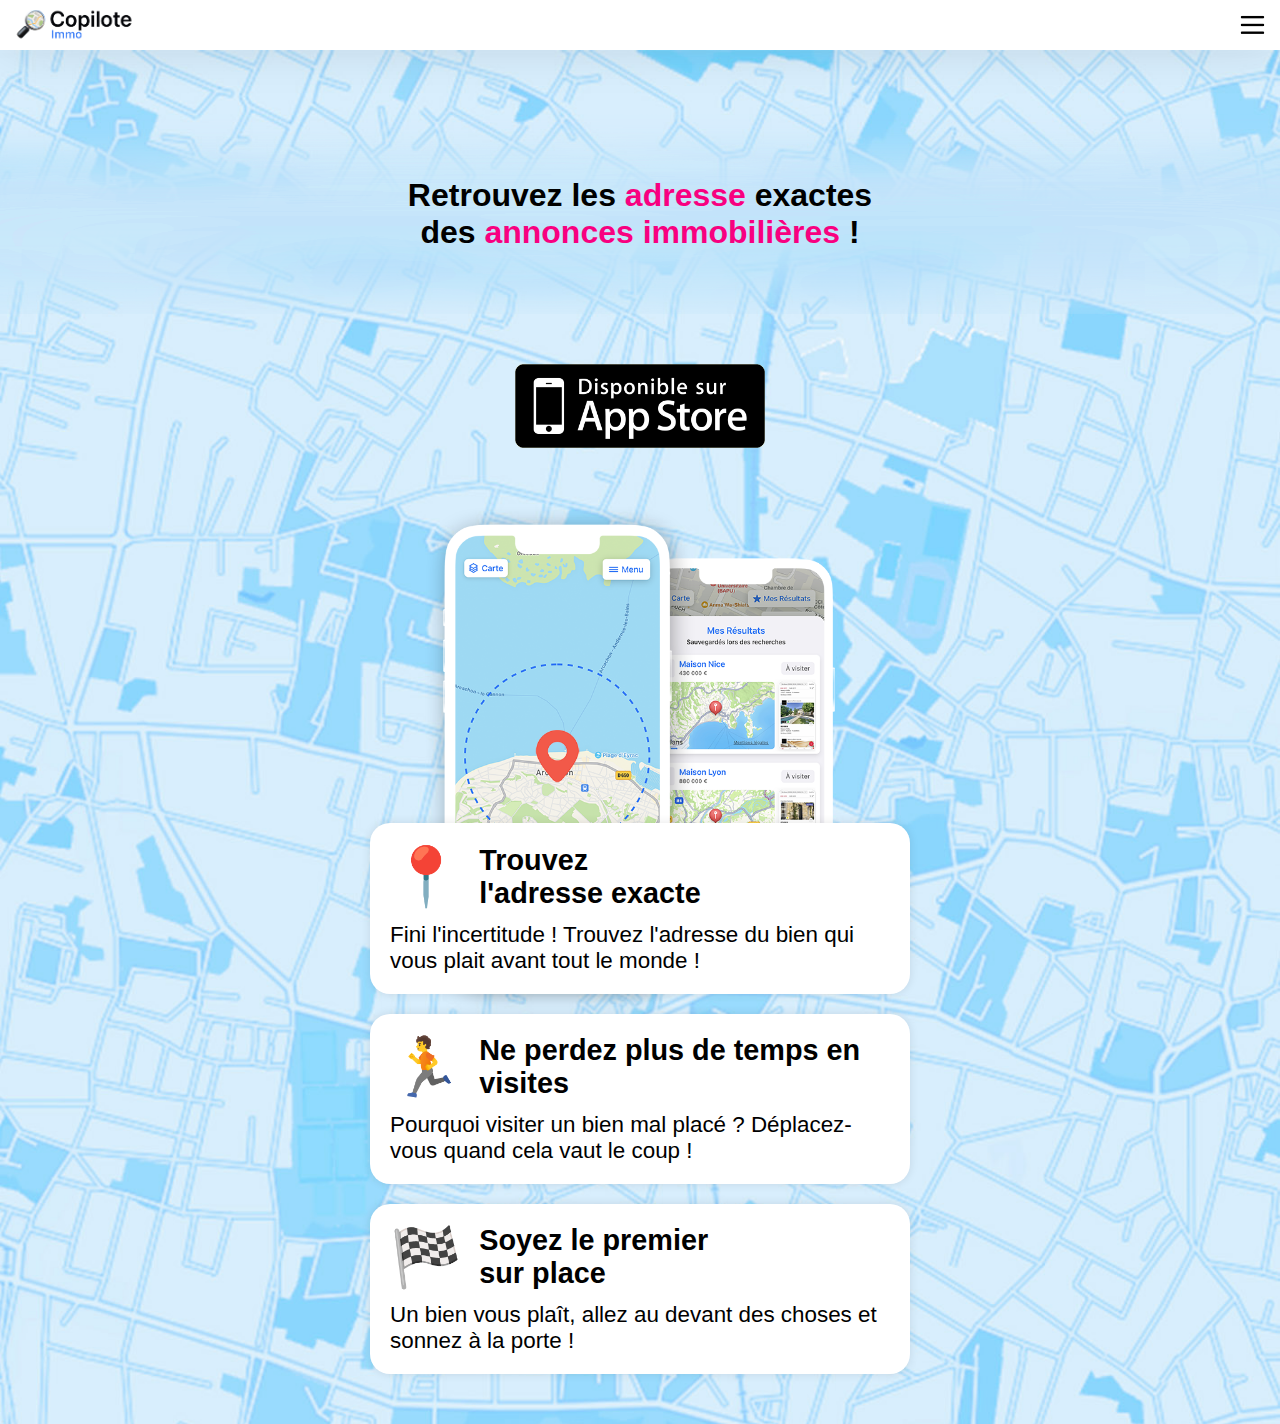
==== index.html @ 631361c0 "Update index.html" ====
<!DOCTYPE html>
<html lang="fr">
<head>
<meta charset="UTF-8">
<meta name="viewport" content="width=device-width, initial-scale=1.0">
<link rel="stylesheet" href="style.css">
<title>Copilote Immo App</title>
<meta name="apple-itunes-app" content="app-id=1663623499">

</head>
<body>
<div id="header">
  <button class="app-icon-btn"></button>
  <button class="menu-btn" id="menu-button"></button>
</div>
<div id="content">
      <div class="text-container">
        <div style="display: table-cell; vertical-align: middle;">

            <p>
              Retrouvez les <span class="highlight">adresse</span> exactes
            </br>
              des <span class="highlight">annonces immobilières</span> !
            </p>
          </div>

          </div>

          <a href="https://apps.apple.com/ca/app/copilote-immo/id1663623499?l=fr" class="app-store-link">
            <img src="assets/appStore.png" alt="App Store" class="app-store-img" />
          </a>

          <img src="assets/mainIllu.png" alt="Illustration principale" class="main-illustration" />


          <div class="rectangle-container">
            <div class="rectangle">
              <div class="top-text">
                <span class="emoji">📍</span>
                <span class="hello-text">Trouvez </br>l'adresse exacte</span>
              </div>
              <div class="bottom-text">
                Fini l'incertitude ! Trouvez l'adresse du bien qui vous plait avant tout le monde !
              </div>

            </div>

            <div class="rectangle">
              <div class="top-text">
                <span class="emoji">🏃</span>
                <span class="hello-text">Ne perdez plus de temps en visites</span>
              </div>
              <div class="bottom-text">
                Pourquoi visiter un bien mal placé ? Déplacez-vous quand cela vaut le coup !
              </div>

            </div>

            <div class="rectangle">
              <div class="top-text">
                <span class="emoji">🏁</span>
                <span class="hello-text">Soyez le premier</br>sur place</span>
              </div>
              <div class="bottom-text">
                Un bien vous plaît, allez au devant des choses
                et sonnez à la porte !
              </div>
             
            </div>
          </div>
          <div class="space">
          </div>

         
</div>

<script>
  const menuButton = document.getElementById('menu-button');

  menuButton.addEventListener('click', () => {
    alert('Téléchargez l\'app pour en savoir plus');
  });
</script>
</body>
</html>
---- style.css ----
body, html {
  margin: 0;
  padding: 0;
  height: 100%;
  font-family: 'Arial';
  background-color: #DBECFA	;
}
#header {
  position: fixed;
  top: 0;
  width: 100%;
  height: 50px;
  background-color: white;
  display: flex;
  justify-content: space-between;
  align-items: center;
  padding: 0 ;
  z-index: 100;
  box-shadow: 0px 0px 50px rgba(0, 0, 0, 0.1);

}
#header .menu-btn, #header .app-icon-btn {
  height: 60%;
}
#header .menu-btn {
  width: 35px; /* Ajustez la largeur selon vos besoins */
  margin-right: 10px;
  background-image: url('assets/menu.png');
  background-size: cover;
  background-position: center;
  border-color: transparent;
}
#header .app-icon-btn {
  width: 130px;
  margin-left: 10px;
  background-image: url('assets/appIcon.png');
  background-size: cover;
  background-position: center;
  border-color: transparent;

}
#content {

  margin-top: 50px;
  /* height: calc(100% - 80px); */
  background-image: url('assets/bg2.jpg');
  background-size: 100% auto; /* Ajuste la largeur à 100% et la hauteur sera ajustée automatiquement */
  background-repeat: repeat-y; 
  overflow-y: auto;
  justify-content: center;
  align-items: center;
  text-align: center;

}

@media (max-width: 768px) {
  #content {
    margin-top: 50px;

  }
}
.text-container {
  display: table;
  margin-top: 5vw;
  font-family: 'Arial';
  font-weight: bold;
  width: 100%;
  font-size: 2em;
  color: black;
  height: 200px;
  background-image: url('assets/bgBlurred.png');
  text-align: center;
  background-size: 100% 100%; /* Ajuste la largeur à 100% et la hauteur sera ajustée automatiquement */
}

@media (max-width: 768px) {
  .text-container {
    /* margin-top: 22vw; */
    font-size: 1.4em; /* Taille du texte pour les appareils mobiles */
    margin-bottom: -60px;
  }
}

.text-container .highlight {
  color: #f80080;

}


.main-illustration {
  width: 80%; /* Définit la largeur à 80% de la largeur du conteneur */
  max-width: 500px; /* Assure que l'image ne dépasse pas la largeur du conteneur */
  height: auto; /* Maintient les proportions de l'image */
}



.rectangle-container {
  display: flex;
  flex-direction: column;
  align-items: center;
  gap: 20px;
  width: 100%;
  margin-top: -200px;
  /* padding: 20px; */
}

@media (max-width: 768px) {
  .rectangle-container {
    margin-top: -140px;

  }
}

.rectangle {
  background-color: white;
  border-radius: 20px;
  box-shadow: 0px 0px 10px rgba(0, 0, 0, 0.1);
  width: 75%;
  max-width: 500px;
  padding: 20px;
  text-align: left;
}

.rectangle .top-text {
  display: flex;
  align-items: center; /* Aligne les éléments verticalement */
  font-family: 'Arial';
  font-weight: bold;
  font-size: 1.8em;
}

.rectangle .emoji {
  font-size: 2em;
  margin-right: 0.3em; /* Ajoute un peu d'espace entre l'émoji et le texte */
}


.rectangle .top-text .hello-text {
  font-weight: bold;
}

.rectangle .bottom-text {
  font-family: 'Arial';
  font-weight: 200;
  font-size: 1.4em;
  margin-top: 0.5em; /* Ajoute un peu d'espace entre les textes du haut et du bas */
}

@media (max-width: 768px) {
  .rectangle .top-text {
    font-size: 1.4em;
  }

  .rectangle .emoji {
    font-size: 1.4em;
  }

  .rectangle .bottom-text {
    font-size: 1em;
  }
}

.space {
  margin-top: 50px;
}

.app-store-link {
  display: block;
  width: 50%;
  max-width: 250px; /* Assure que l'image ne dépasse pas la largeur du conteneur */

  margin: 0 auto; /* Centre l'élément horizontalement */
  text-align: center; /* Centre l'image à l'intérieur de l'élément lien */
  margin-top: 50px;
  margin-bottom: 45px;
  animation: doubleClick 4s infinite; 
}

.app-store-img {
  width: 100%; /* Fait en sorte que l'image occupe toute la largeur de l'élément lien */
  height: auto; /* Maintient les proportions de l'image */
}

.arrow {
  position: relative;
  width: 25px;
  height: auto; 
  left: -20px;
  margin-top: -50px;
  margin-bottom: 50px;
  /* margin-top: -50px; */
  border-color: black;
  box-shadow: 0px 0px 50px rgba(0, 0, 0, 1);

}


@keyframes doubleClick {
  0%, 5%, 10%, 100% {
    transform: scale(1);
  }
  2.5%, 7.5% {
    transform: scale(0.9);
  }
}
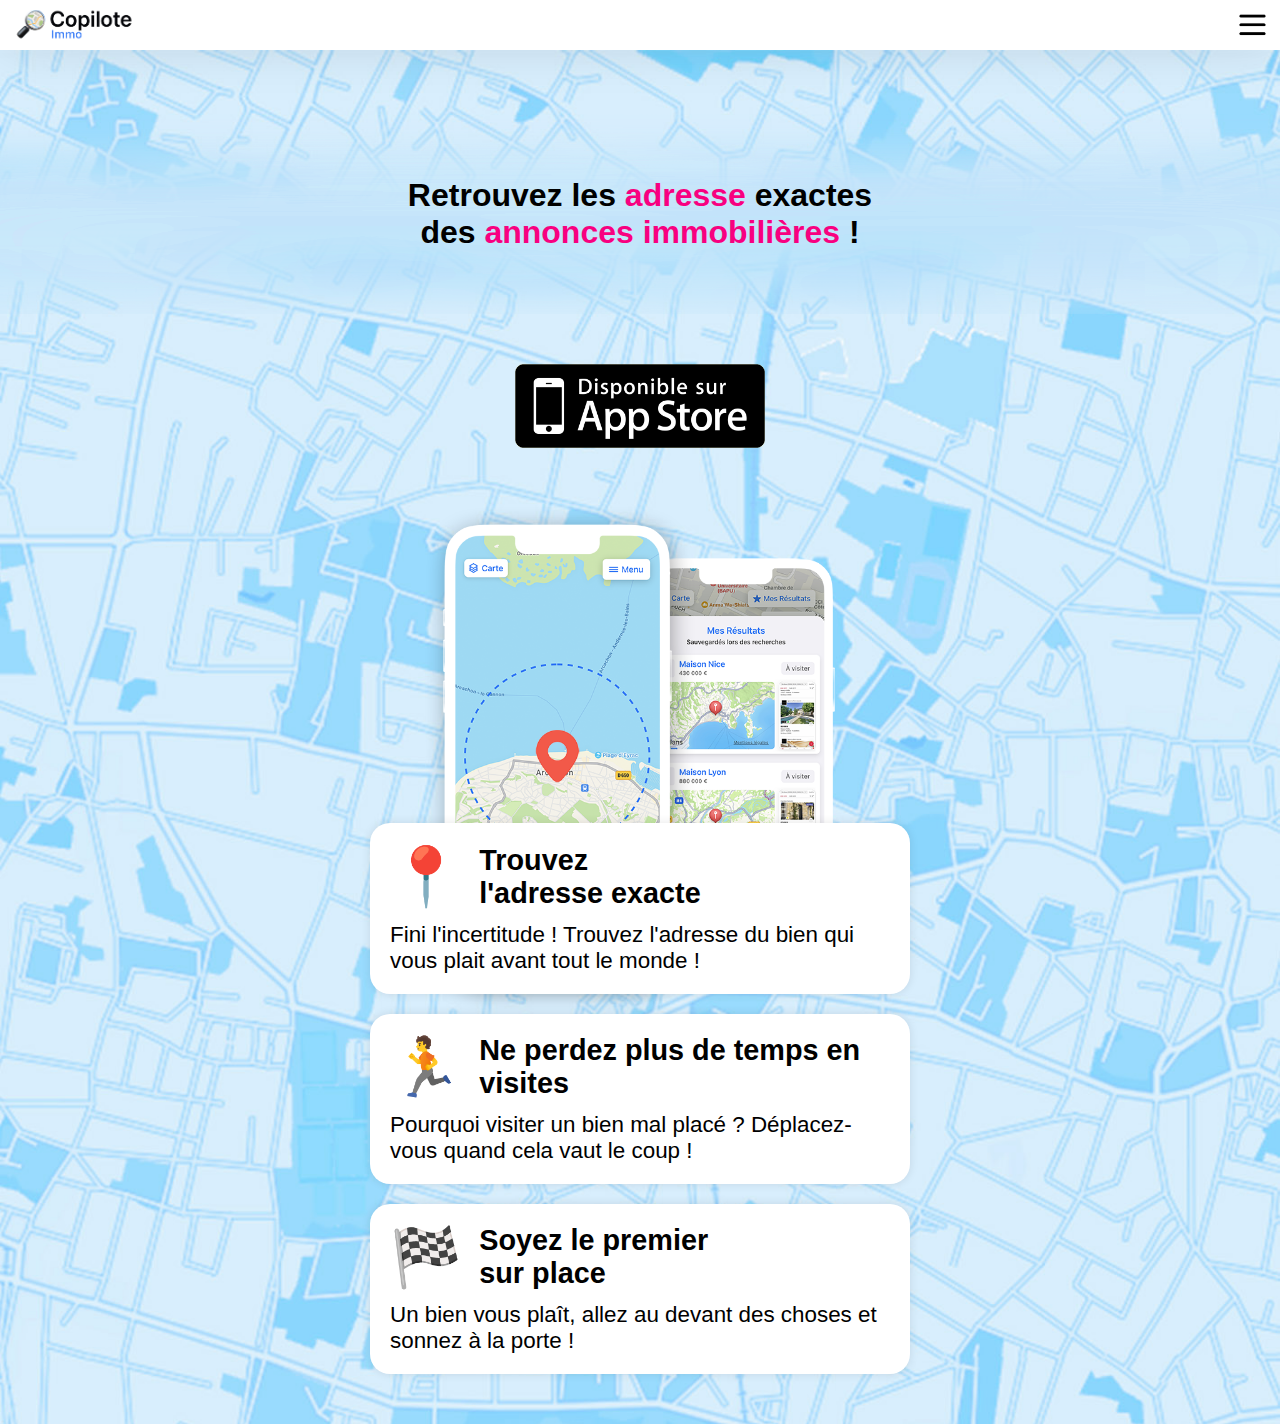
==== commit edecfd78: "update" ====
--- a/index.html
+++ b/index.html
@@ -11,7 +11,19 @@
 <body>
 <div id="header">
   <button class="app-icon-btn"></button>
-  <button class="menu-btn" id="menu-button"></button>
+  <!-- <button class="menu-btn" id="menu-button"></button> -->
+  <div class="navbar">
+    <div class="dropdown">
+      <button class="dropbtn">
+        <i class="fa fa-caret-down"></i>
+      </button>
+      <div class="dropdown-content">
+        <a href="#">Télécharger</a>
+        <a href="#">À propos</a>
+        <a href="#">Nous contacter</a>
+      </div>
+    </div>
+  </div>
 </div>
 <div id="content">
       <div class="text-container">
--- a/style.css
+++ b/style.css
@@ -203,4 +203,95 @@
   2.5%, 7.5% {
     transform: scale(0.9);
   }
+}
+
+
+
+
+
+
+
+/* Navbar container */
+.navbar {
+  overflow: hidden;
+  background-color: transparent;
+  font-family: Arial;
+}
+
+/* Links inside the navbar */
+.navbar a {
+  float: right;
+  font-size: 16px;
+  color: black;
+  text-align: center;
+  /* padding: 14px 16px; */
+  text-decoration: none;
+}
+
+/* The dropdown container */
+.dropdown {
+  float: left;
+  overflow: hidden;
+}
+
+/* Dropdown button */
+.dropdown .dropbtn {
+  font-size: 16px;
+  border: none;
+  outline: none;
+  color: black;
+  padding: 14px 16px;
+  background-color: inherit;
+  font-family: inherit; /* Important for vertical align on mobile phones */
+  margin: 0; /* Important for vertical align on mobile phones */
+  height: 80%;
+  width: 35px; /* Ajustez la largeur selon vos besoins */
+  margin-right: 10px;
+
+  background-image: url('assets/menu.png');
+  background-size: cover;
+  background-position: center;
+  border-color: transparent;
+  background-color: transparent;
+}
+
+/* Add a red background color to navbar links on hover */
+.navbar a:hover, .dropdown:hover .dropbtn {
+  background-color: red;
+}
+
+/* Dropdown content (hidden by default) */
+.dropdown-content {
+  display: none;
+  position: absolute;
+  background-color: white;
+  min-width: 180px;
+  right: 0px;
+  margin-right: 0px;
+  box-shadow: 0px 8px 16px 0px rgba(0,0,0,0.2);
+  z-index: 1;
+}
+
+/* Links inside the dropdown */
+.dropdown-content a {
+  float: left;
+  color: black;
+  padding: 12px 16px;
+  text-decoration: none;
+  display: block;
+  text-align: left;
+
+  font-family: 'Arial';
+  font-weight: 200;
+  font-size: 1em;
+}
+
+/* Add a grey background color to dropdown links on hover */
+.dropdown-content a:hover {
+  background-color: #ddd;
+}
+
+/* Show the dropdown menu on hover */
+.dropdown:hover .dropdown-content {
+  display: block;
 }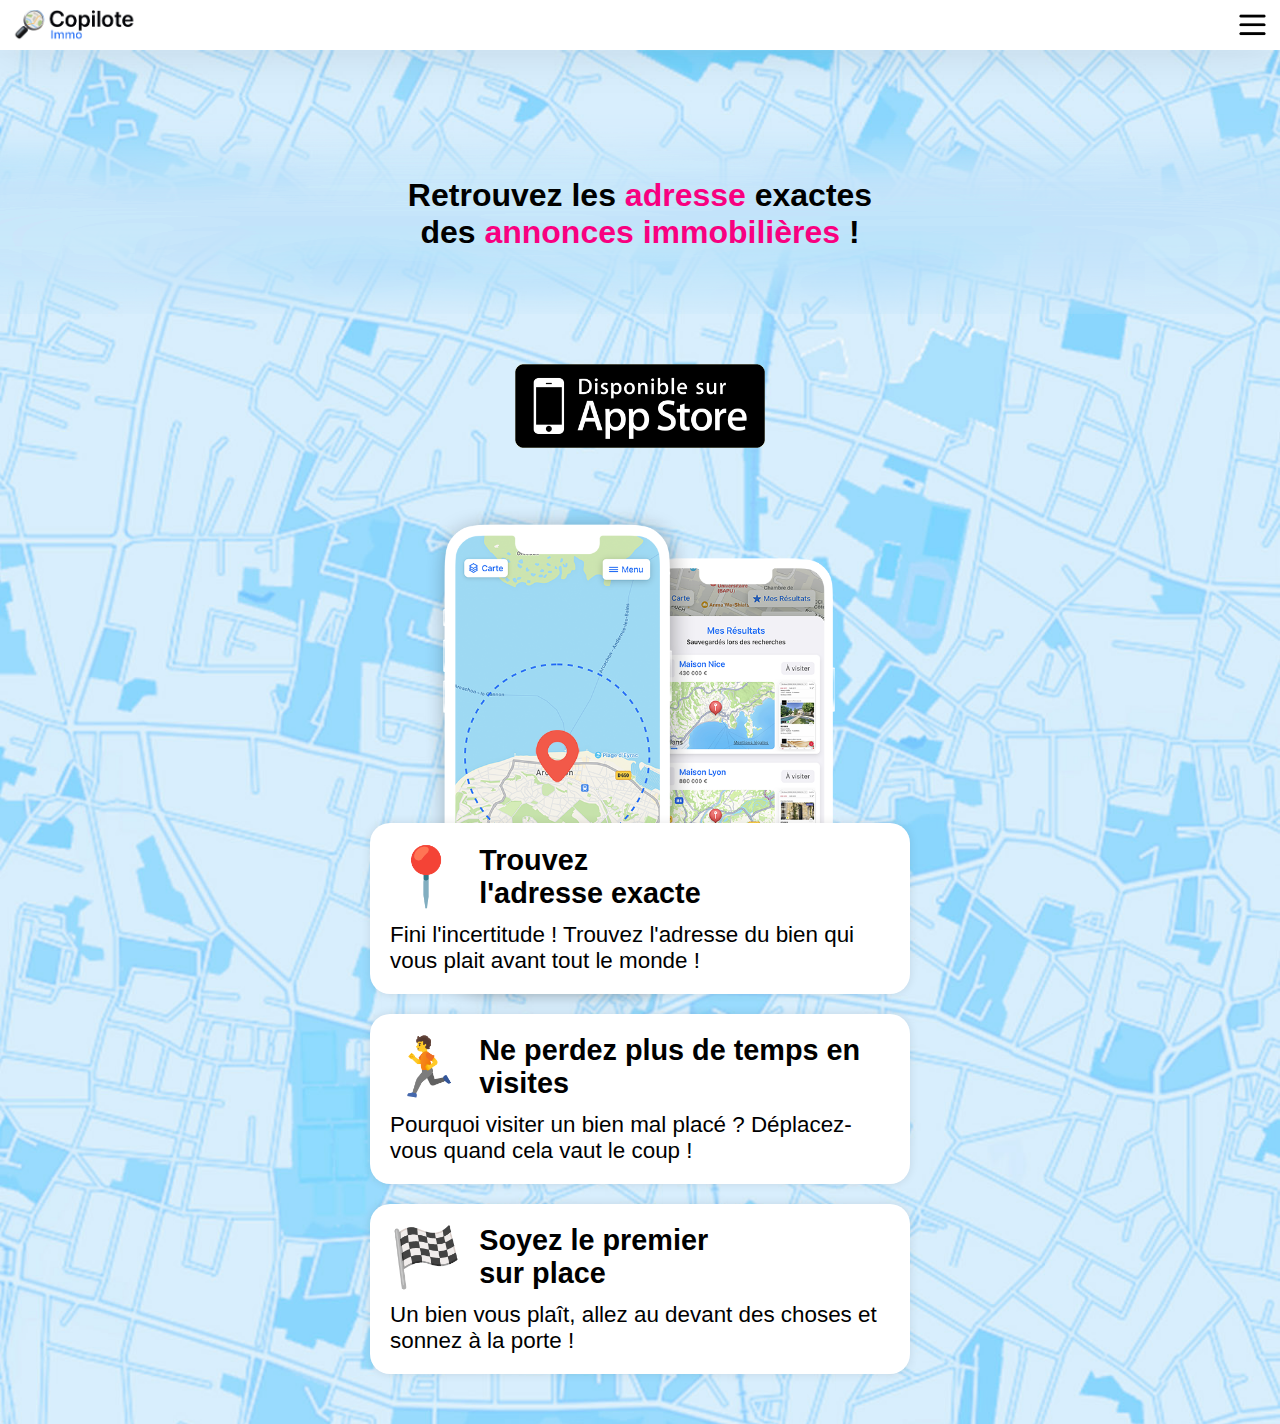
==== commit 1f5d57bb: "update" ====
--- a/index.html
+++ b/index.html
@@ -10,17 +10,17 @@
 </head>
 <body>
 <div id="header">
-  <button class="app-icon-btn"></button>
+  <a href="index.html" class="app-icon-btn"> </a>
   <!-- <button class="menu-btn" id="menu-button"></button> -->
   <div class="navbar">
     <div class="dropdown">
-      <button class="dropbtn">
+      <button class="dropbtn"  onclick="myFunction(this)">
         <i class="fa fa-caret-down"></i>
       </button>
-      <div class="dropdown-content">
-        <a href="#">Télécharger</a>
-        <a href="#">À propos</a>
-        <a href="#">Nous contacter</a>
+      <div class="dropdown-content", id="dropdown-content">
+        <a href="https://apps.apple.com/ca/app/copilote-immo/id1663623499?l=fr">Télécharger</a>
+        <a href="about.html">À propos</a>
+        <a href="contact.html">Nous contacter</a>
       </div>
     </div>
   </div>
@@ -93,5 +93,21 @@
     alert('Téléchargez l\'app pour en savoir plus');
   });
 </script>
+<script>
+  function myFunction(x) {
+    // x.classList.toggle("change");
+    var result = document.getElementById('dropdown-content').style.display == 'none'
+    console.log("hello ", result)
+
+    if (result == 0) {
+      document.getElementById('dropdown-content').style.cssText = 'display: none'
+    } else {
+      document.getElementById('dropdown-content').style.cssText = 'display: block'
+    }
+
+    // const menuButton = document.getElementsByClassName('dropdown-content');
+    //    menuButton.css
+  }
+  </script>
 </body>
 </html>
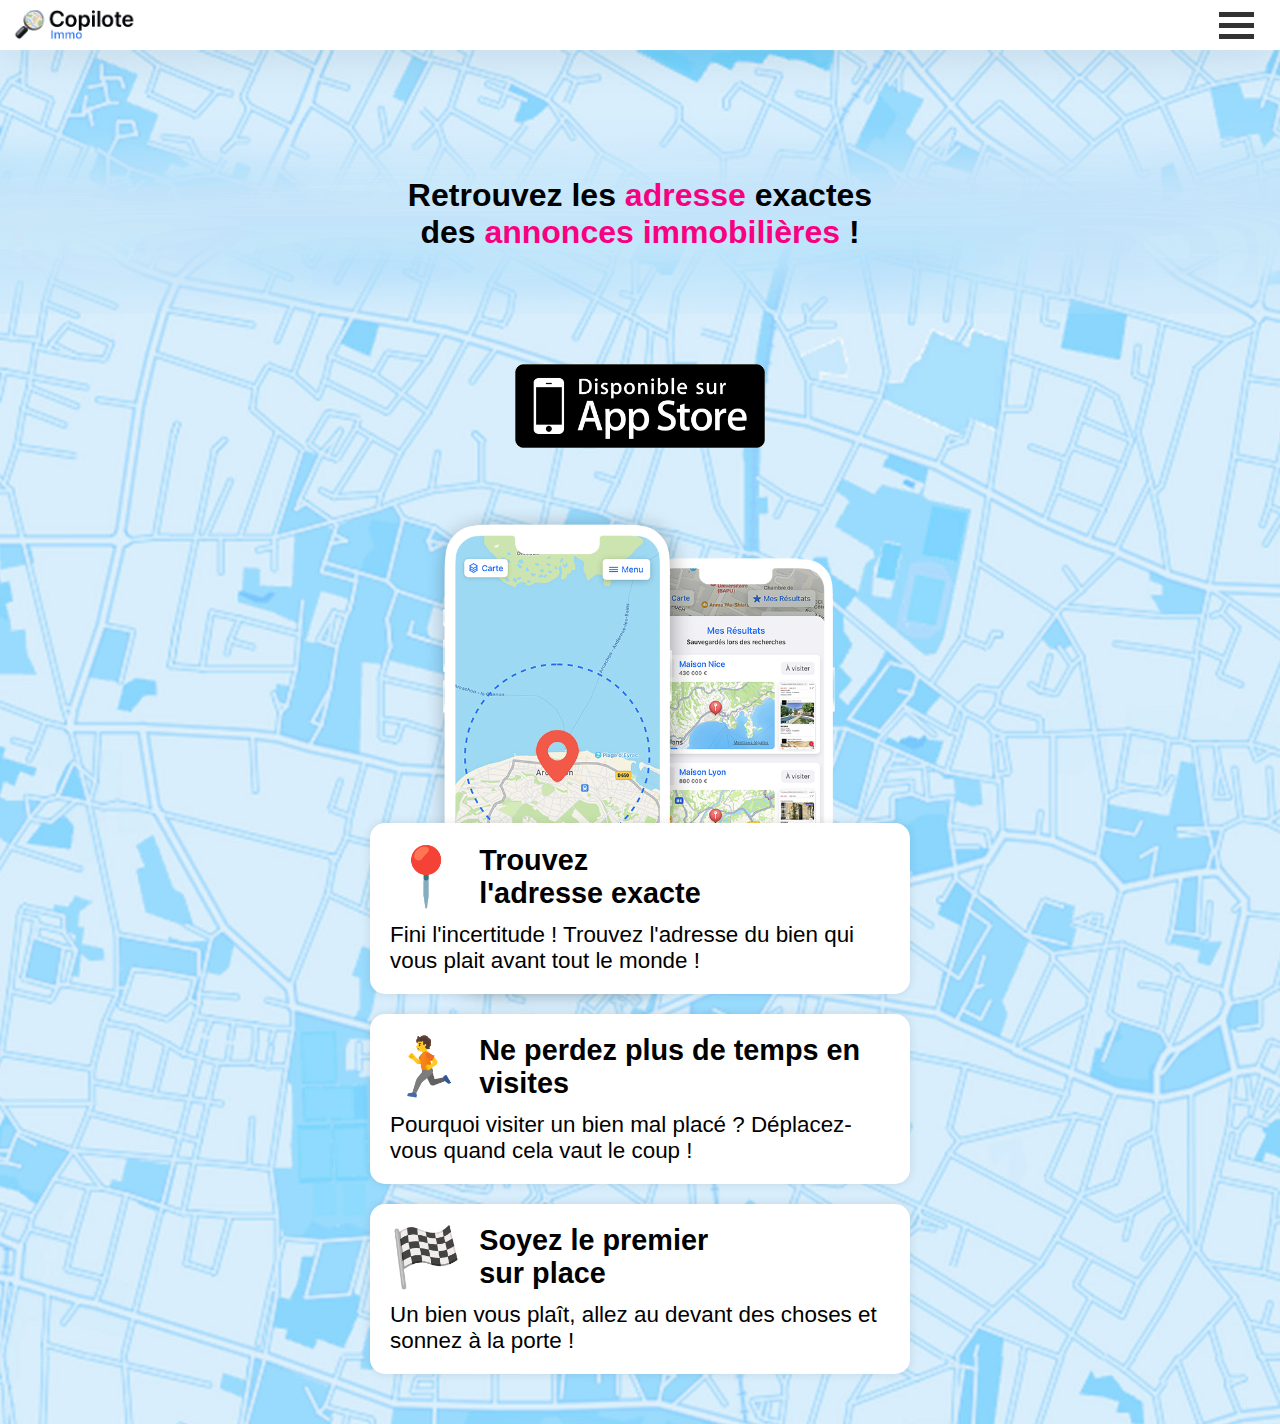
==== commit 87c4e94e: "Update" ====
--- a/index.html
+++ b/index.html
@@ -14,13 +14,21 @@
   <!-- <button class="menu-btn" id="menu-button"></button> -->
   <div class="navbar">
     <div class="dropdown">
-      <button class="dropbtn"  onclick="myFunction(this)">
-        <i class="fa fa-caret-down"></i>
-      </button>
+
+      <div class="dropbtn" onclick="myFunction(this)">
+        <div class="bar1"></div>
+        <div class="bar2"></div>
+        <div class="bar3"></div>
+      </div>
+
+      <!-- <button class="dropbtn"  onclick="myFunction(this)">
+        
+      </button> -->
       <div class="dropdown-content", id="dropdown-content">
-        <a href="https://apps.apple.com/ca/app/copilote-immo/id1663623499?l=fr">Télécharger</a>
-        <a href="about.html">À propos</a>
-        <a href="contact.html">Nous contacter</a>
+        <a href="index.html">🏠  Accueil</a>
+        <a href="https://apps.apple.com/ca/app/copilote-immo/id1663623499?l=fr">📲  Télécharger l'app</a>
+        <a href="about.html">🧑‍💻  À propos de l'app</a>
+        <a href="contact.html">✉️  Contacter l'équipe</a>
       </div>
     </div>
   </div>
@@ -95,11 +103,11 @@
 </script>
 <script>
   function myFunction(x) {
-    // x.classList.toggle("change");
-    var result = document.getElementById('dropdown-content').style.display == 'none'
+    x.classList.toggle("change");
+    var result = document.getElementById('dropdown-content').style.display == 'block'
     console.log("hello ", result)
 
-    if (result == 0) {
+    if (result == true) {
       document.getElementById('dropdown-content').style.cssText = 'display: none'
     } else {
       document.getElementById('dropdown-content').style.cssText = 'display: block'
--- a/style.css
+++ b/style.css
@@ -114,7 +114,7 @@
 
 .rectangle {
   background-color: white;
-  border-radius: 20px;
+  border-radius: 15px;
   box-shadow: 0px 0px 10px rgba(0, 0, 0, 0.1);
   width: 75%;
   max-width: 500px;
@@ -248,16 +248,16 @@
   width: 35px; /* Ajustez la largeur selon vos besoins */
   margin-right: 10px;
 
-  background-image: url('assets/menu.png');
+  /* background-image: url('assets/menu.png');
   background-size: cover;
   background-position: center;
-  border-color: transparent;
+  border-color: transparent; */
   background-color: transparent;
 }
 
 /* Add a red background color to navbar links on hover */
 .navbar a:hover, .dropdown:hover .dropbtn {
-  background-color: red;
+  background-color: transparent;
 }
 
 /* Dropdown content (hidden by default) */
@@ -265,8 +265,9 @@
   display: none;
   position: absolute;
   background-color: white;
-  min-width: 180px;
-  right: 0px;
+  width: 200px;
+   right: 0; 
+   margin-top: -10px;
   margin-right: 0px;
   box-shadow: 0px 8px 16px 0px rgba(0,0,0,0.2);
   z-index: 1;
@@ -280,7 +281,7 @@
   text-decoration: none;
   display: block;
   text-align: left;
-
+width: 100%;
   font-family: 'Arial';
   font-weight: 200;
   font-size: 1em;
@@ -288,10 +289,34 @@
 
 /* Add a grey background color to dropdown links on hover */
 .dropdown-content a:hover {
-  background-color: #ddd;
+  background-color: #ABD8F0;
 }
 
 /* Show the dropdown menu on hover */
-.dropdown:hover .dropdown-content {
+/* .dropdown:hover .dropdown-content {
   display: block;
+} */
+
+
+
+
+
+
+
+.bar1, .bar2, .bar3 {
+  width: 35px;
+  height: 5px;
+  background-color: #333;
+  margin: 6px 0;
+  transition: 0.4s;
+}
+
+.change .bar1 {
+  transform: translate(0, 11px) rotate(-45deg);
+}
+
+.change .bar2 {opacity: 0;}
+
+.change .bar3 {
+  transform: translate(0, -11px) rotate(45deg);
 }